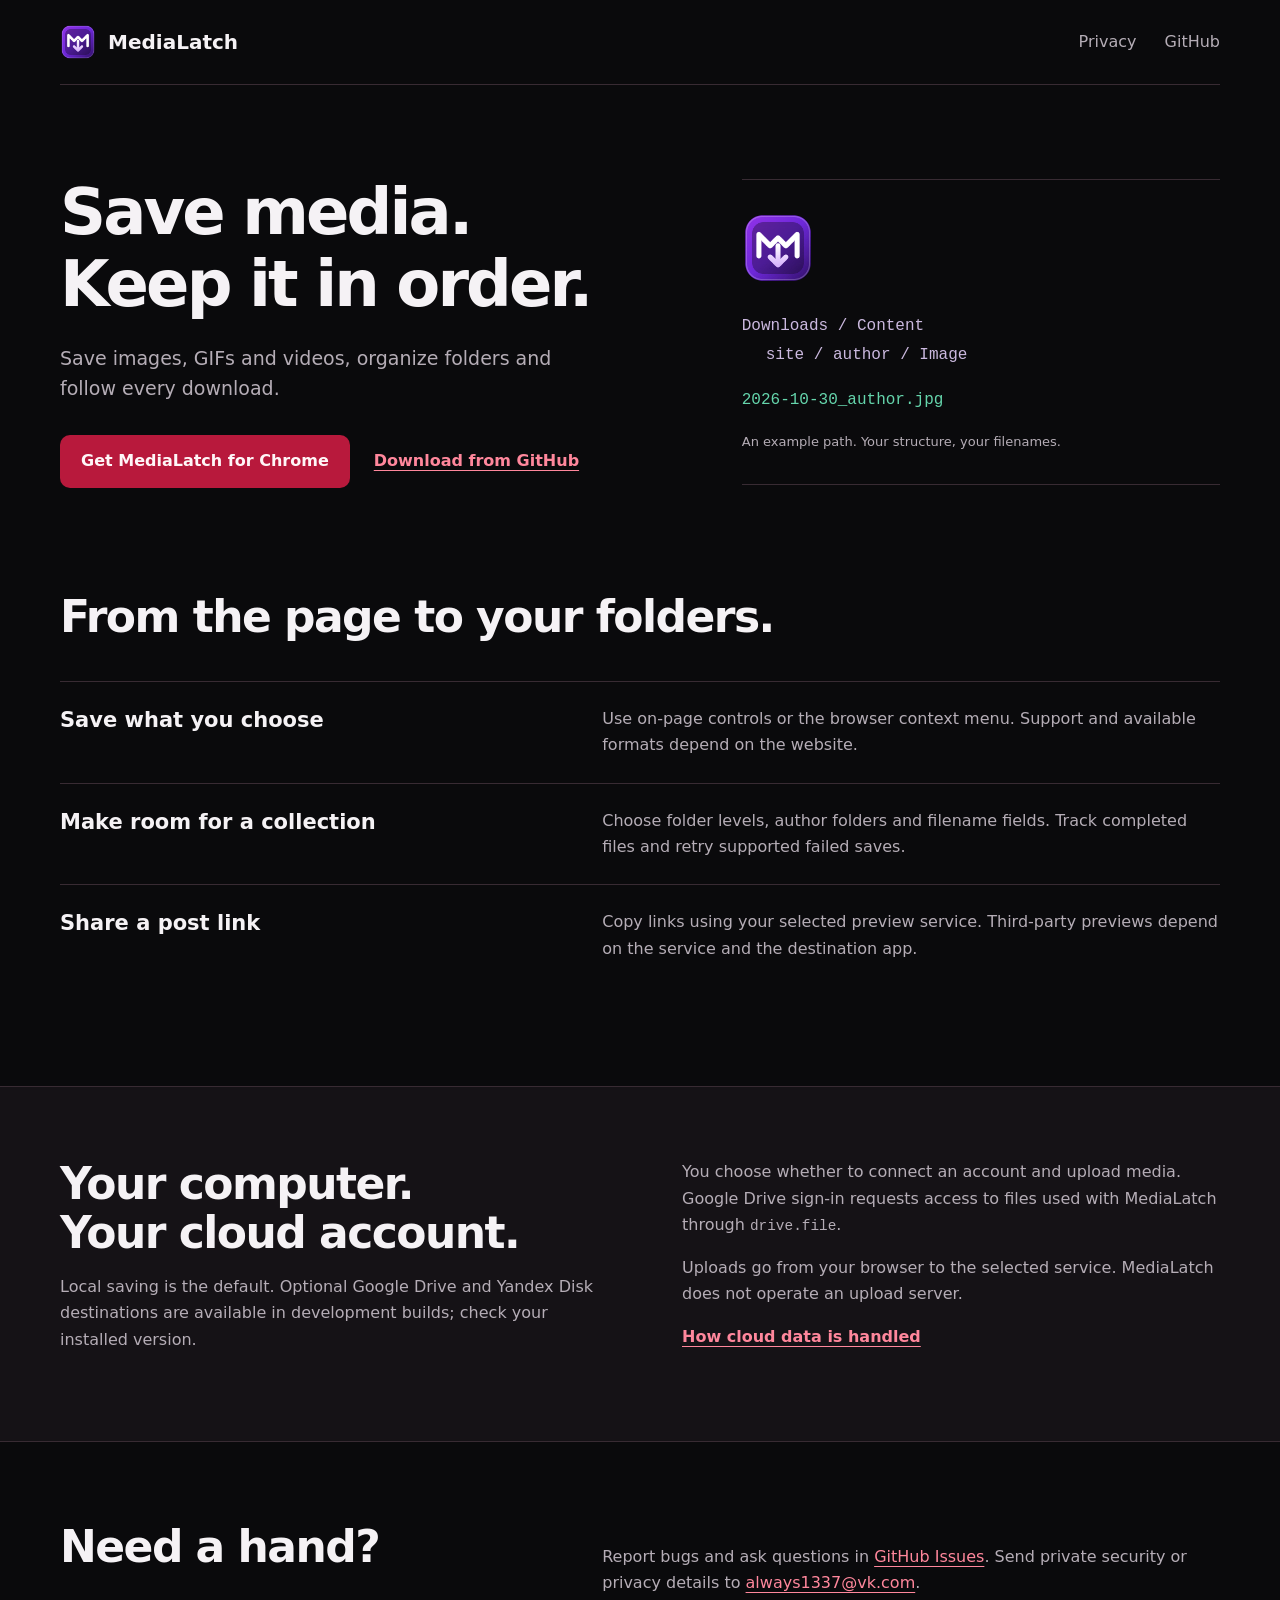
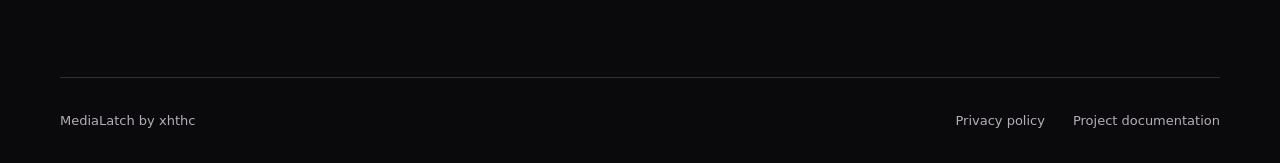
==== index.html @ 8ba8deba "feat: publish MediaLatch product and privacy pages" ====
<!doctype html>
<html lang="en">
<head>
  <meta charset="utf-8">
  <meta name="viewport" content="width=device-width, initial-scale=1">
  <meta name="description" content="MediaLatch is a browser extension for saving images, GIFs and videos, organizing files and keeping track of downloads.">
  <meta name="color-scheme" content="dark">
  <title>MediaLatch: Save media. Keep it in order.</title>
  <link rel="canonical" href="https://xhthc.github.io/">
  <link rel="icon" type="image/png" href="assets/medialatch.png">
  <link rel="stylesheet" href="styles.css">
</head>
<body>
  <a class="skip" href="#main">Skip to content</a>
  <header class="container masthead">
    <a class="brand" href="./" aria-label="MediaLatch home"><img src="assets/medialatch.png" width="36" height="36" alt="">MediaLatch</a>
    <nav aria-label="Main navigation"><a href="privacy.html">Privacy</a><a href="https://github.com/xhthc/MediaLatch">GitHub</a></nav>
  </header>
  <main id="main">
    <section class="container hero" aria-labelledby="hero-title">
      <div class="hero-copy">
        <h1 id="hero-title">Save media.<br>Keep it in order.</h1>
        <p class="lead">Save images, GIFs and videos, organize folders and follow every download.</p>
        <div class="actions"><a class="button primary" href="https://chromewebstore.google.com/detail/medialatch/cimghidldpjhhhngdhigddjfpcofhbmh">Get MediaLatch for Chrome</a><a class="text-link" href="https://github.com/xhthc/MediaLatch/releases">Download from GitHub</a></div>
      </div>
      <div class="path-art" aria-label="Example organized file path: Downloads, Content, site, author, Image, filename.jpg">
        <img src="assets/medialatch.png" width="72" height="72" alt="MediaLatch logo">
        <div class="path-line">Downloads / Content</div>
        <div class="path-line indent">site / author / Image</div>
        <div class="path-file">2026-10-30_author.jpg</div>
        <p>An example path. Your structure, your filenames.</p>
      </div>
    </section>
    <section class="container features" aria-labelledby="features-title">
      <h2 id="features-title">From the page to your folders.</h2>
      <dl class="feature-list">
        <div><dt>Save what you choose</dt><dd>Use on-page controls or the browser context menu. Support and available formats depend on the website.</dd></div>
        <div><dt>Make room for a collection</dt><dd>Choose folder levels, author folders and filename fields. Track completed files and retry supported failed saves.</dd></div>
        <div><dt>Share a post link</dt><dd>Copy links using your selected preview service. Third-party previews depend on the service and the destination app.</dd></div>
      </dl>
    </section>
    <section class="cloud-band" aria-labelledby="cloud-title"><div class="container cloud-layout">
      <div><h2 id="cloud-title">Your computer.<br>Your cloud account.</h2><p>Local saving is the default. Optional Google Drive and Yandex Disk destinations are available in development builds; check your installed version.</p></div>
      <div class="cloud-copy"><p>You choose whether to connect an account and upload media. Google Drive sign-in requests access to files used with MediaLatch through <code>drive.file</code>.</p><p>Uploads go from your browser to the selected service. MediaLatch does not operate an upload server.</p><a class="text-link" href="privacy.html#cloud">How cloud data is handled</a></div>
    </div></section>
    <section class="container support" aria-labelledby="support-title"><h2 id="support-title">Need a hand?</h2><p>Report bugs and ask questions in <a href="https://github.com/xhthc/MediaLatch/issues">GitHub Issues</a>. Send private security or privacy details to <a href="mailto:always1337@vk.com">always1337@vk.com</a>.</p></section>
  </main>
  <footer class="container footer"><span>MediaLatch by xhthc</span><a href="privacy.html">Privacy policy</a><a href="https://github.com/xhthc/MediaLatch">Project documentation</a></footer>
</body>
</html>
---- styles.css ----
/* Hallmark v2.0.0 · MediaLatch product site · theme: locked MediaLatch Red · signature: the resolved file path. */
/* Critique: a short product page and a readable policy; no invented metrics or simulated browser chrome. */
/* Waivers: long-document policy exceeds marketing word/section budgets; system font and product palette follow DESIGN.md. */
:root {
  --page: #0a0a0c; --surface: #151216; --ink: #f5f2f5; --muted: #b5adb6;
  --line: #382b33; --accent: #ff879c; --action: #b8193c; --action-hover: #cc2348;
  --on-action: #fff6f8; --focus: #ffb4c4; --file: #65d5ac; --path: #cbb9df;
  --transparent: transparent;
  --font: "Segoe UI Variable Text", "Segoe UI", system-ui, sans-serif;
  --mono: ui-monospace, "Cascadia Mono", Consolas, monospace;
  --fast: 140ms; --ease: cubic-bezier(.2, .8, .2, 1);
}
* { box-sizing: border-box; }
html, body { overflow-x: clip; }
html { color-scheme: dark; }
body { margin: 0; background: var(--page); color: var(--ink); font: 400 16px/1.65 var(--font); }
a { color: var(--accent); text-underline-offset: .22em; }
a:focus-visible { outline: 2px solid var(--focus); outline-offset: 5px; border-radius: 3px; }
.container { width: min(100% - 48px, 1160px); margin-inline: auto; }
.skip { position: absolute; z-index: 2; transform: translateY(-160%); background: var(--surface); padding: 12px 16px; }
.skip:focus-visible { transform: none; }
.masthead { display: flex; justify-content: space-between; align-items: center; padding-block: 24px; border-bottom: 1px solid var(--line); }
.brand { display: inline-flex; align-items: center; gap: 12px; color: var(--ink); font-size: 20px; font-weight: 700; text-decoration: none; }
.brand img { border-radius: 9px; }
nav, .footer { display: flex; align-items: center; gap: 28px; }
nav a, .footer a { display: inline-block; padding-block: 4px; color: var(--muted); text-decoration: none; transition: color var(--fast) var(--ease); }
nav a:hover, .footer a:hover { color: var(--accent); }
.hero { display: grid; grid-template-columns: minmax(0, 1.3fr) minmax(0, 1fr); align-items: center; gap: 60px; padding-block: 92px 104px; }
h1, h2, h3 { min-width: 0; overflow-wrap: break-word; text-wrap: balance; font-weight: 700; line-height: 1.12; }
h1 { margin: 0; font-size: clamp(42px, 5vw, 66px); letter-spacing: -.045em; }
.lead { max-width: 510px; margin-block: 24px 32px; color: var(--muted); font-size: 19px; line-height: 1.55; }
.actions { display: flex; flex-wrap: wrap; align-items: center; gap: 16px 24px; }
.button { display: inline-flex; justify-content: center; align-items: center; min-height: 48px; padding: 12px 20px; border: 1px solid var(--transparent); border-radius: 10px; white-space: nowrap; text-decoration: none; font-weight: 700; transition: background-color var(--fast) var(--ease), transform var(--fast) var(--ease); }
.primary { background: var(--action); color: var(--on-action); }
.primary:hover { background: var(--action-hover); transform: translateY(-1px); }
.primary:active { transform: none; }
.text-link { font-weight: 600; }
.path-art { padding-block: 32px; border-top: 1px solid var(--line); border-bottom: 1px solid var(--line); }
.path-art > img { display: block; margin-bottom: 28px; border-radius: 17px; }
.path-line, .path-file { font: 400 clamp(13px, 1.4vw, 16px)/1.8 var(--mono); overflow-wrap: anywhere; }
.path-line { color: var(--path); }
.path-line.indent { padding-left: 24px; }
.path-file { margin-top: 16px; color: var(--file); }
.path-art p { font-size: 13px; color: var(--muted); margin: 16px 0 0; }
h2 { font-size: clamp(30px, 3.5vw, 44px); letter-spacing: -.035em; margin: 0; }
.features { padding-bottom: 100px; }
.feature-list { margin: 40px 0 0; }
.feature-list > div { display: grid; grid-template-columns: minmax(0, 1fr) minmax(0, 1.25fr); gap: 48px; border-top: 1px solid var(--line); padding-block: 24px; }
dt { font-size: 21px; line-height: 1.4; font-weight: 600; }
dd { margin: 0; color: var(--muted); }
.cloud-band { background: var(--surface); color: var(--ink); border-block: 1px solid var(--line); }
.cloud-layout { display: grid; grid-template-columns: minmax(0, 1fr) minmax(0, 1fr); gap: 84px; padding-block: 72px; }
.cloud-layout p { color: var(--muted); }
.cloud-copy p:first-child { margin-top: 0; }
code { font-family: var(--mono); font-size: .9em; overflow-wrap: anywhere; }
.support { display: grid; grid-template-columns: minmax(0, 1fr) minmax(0, 1.25fr); align-items: baseline; gap: 48px; padding-block: 80px; }
.support p { color: var(--muted); margin: 0; }
.footer { border-top: 1px solid var(--line); padding-block: 28px; font-size: 13px; flex-wrap: wrap; }
.footer span { margin-right: auto; color: var(--muted); }
.document { max-width: 850px; padding-block: 64px 80px; }
.document h1 { font-size: clamp(38px, 5vw, 56px); }
.document h2 { margin-top: 48px; font-size: 28px; letter-spacing: -.02em; }
.document h3 { margin-top: 28px; font-size: 20px; }
.document p { color: var(--muted); }
.document strong { color: var(--ink); }
.document-date { margin-top: 16px; font-size: 14px; }
@media (max-width: 760px) {
  .container { width: min(100% - 36px, 1160px); }
  .masthead { padding-block: 16px; }
  nav { gap: 16px; font-size: 14px; }
  .hero, .cloud-layout, .support { grid-template-columns: minmax(0, 1fr); gap: 40px; }
  .hero { padding-block: 56px 64px; }
  .path-art { padding-block: 24px; }
  .path-art > img { width: 48px; height: 48px; margin-bottom: 16px; }
  .feature-list > div { grid-template-columns: minmax(0, 1fr); gap: 12px; }
  .features { padding-bottom: 56px; }
  .cloud-layout { padding-block: 48px; }
  .support { padding-block: 56px; gap: 20px; }
  .footer { gap: 16px 24px; }
  .footer span { flex-basis: 100%; }
  .document { padding-top: 40px; }
}
@media (prefers-reduced-motion: reduce) {
  *, *::before, *::after { transition: none !important; animation: none !important; }
}
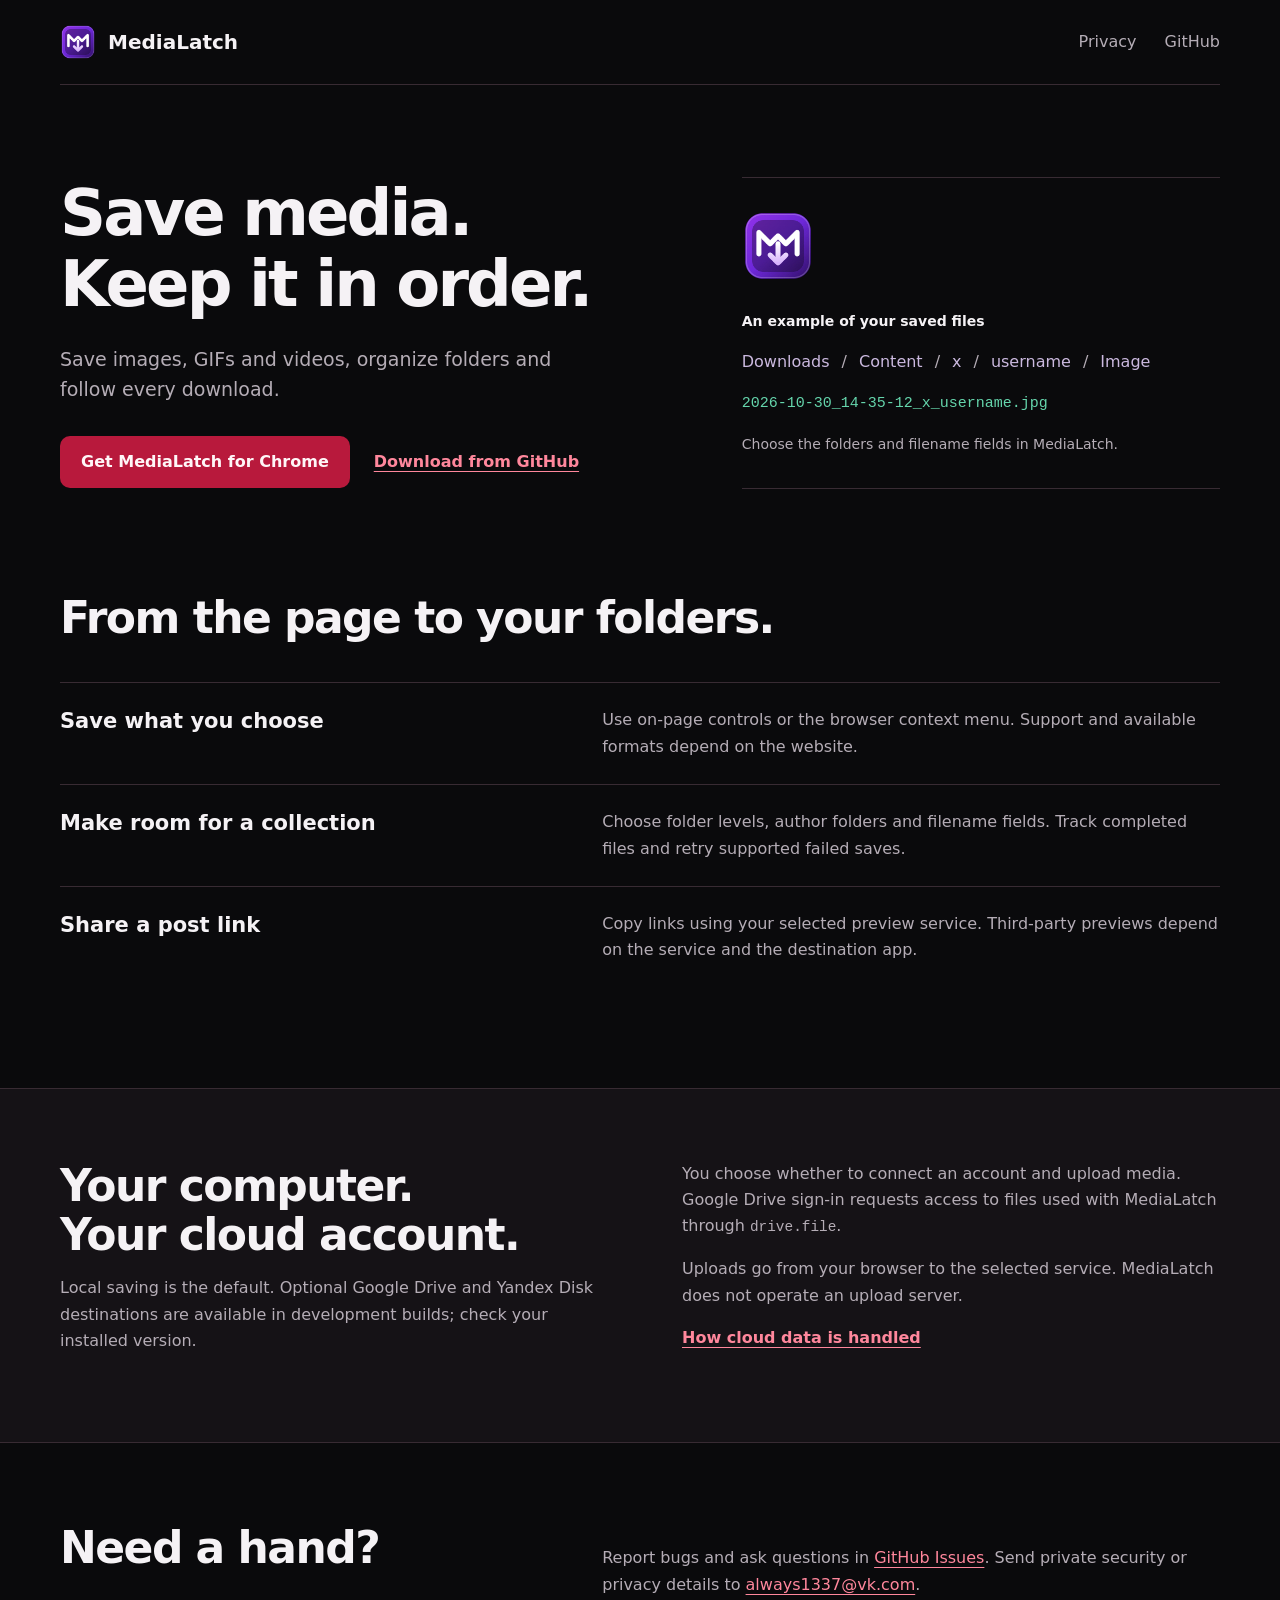
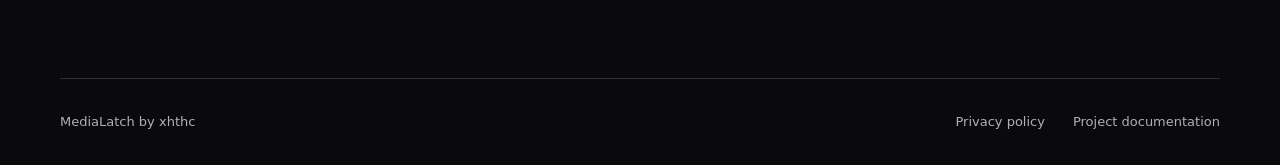
==== commit 3806f9bd: "fix: make the example file path easier to read" ====
--- a/index.html
+++ b/index.html
@@ -23,12 +23,12 @@
         <p class="lead">Save images, GIFs and videos, organize folders and follow every download.</p>
         <div class="actions"><a class="button primary" href="https://chromewebstore.google.com/detail/medialatch/cimghidldpjhhhngdhigddjfpcofhbmh">Get MediaLatch for Chrome</a><a class="text-link" href="https://github.com/xhthc/MediaLatch/releases">Download from GitHub</a></div>
       </div>
-      <div class="path-art" aria-label="Example organized file path: Downloads, Content, site, author, Image, filename.jpg">
+      <div class="path-art">
         <img src="assets/medialatch.png" width="72" height="72" alt="MediaLatch logo">
-        <div class="path-line">Downloads / Content</div>
-        <div class="path-line indent">site / author / Image</div>
-        <div class="path-file">2026-10-30_author.jpg</div>
-        <p>An example path. Your structure, your filenames.</p>
+        <p class="path-caption">An example of your saved files</p>
+        <ol class="path-folders" aria-label="Example folders"><li>Downloads</li><li>Content</li><li>x</li><li>username</li><li>Image</li></ol>
+        <p class="path-file">2026-10-30_14-35-12_x_username.jpg</p>
+        <p>Choose the folders and filename fields in MediaLatch.</p>
       </div>
     </section>
     <section class="container features" aria-labelledby="features-title">
--- a/styles.css
+++ b/styles.css
@@ -37,11 +37,11 @@
 .text-link { font-weight: 600; }
 .path-art { padding-block: 32px; border-top: 1px solid var(--line); border-bottom: 1px solid var(--line); }
 .path-art > img { display: block; margin-bottom: 28px; border-radius: 17px; }
-.path-line, .path-file { font: 400 clamp(13px, 1.4vw, 16px)/1.8 var(--mono); overflow-wrap: anywhere; }
-.path-line { color: var(--path); }
-.path-line.indent { padding-left: 24px; }
-.path-file { margin-top: 16px; color: var(--file); }
-.path-art p { font-size: 13px; color: var(--muted); margin: 16px 0 0; }
+.path-art p { color: var(--muted); margin: 16px 0 0; font-size: 14px; }
+.path-art .path-caption { margin-top: 0; font-weight: 600; color: var(--ink); }
+.path-folders { display: flex; flex-wrap: wrap; gap: 8px 0; padding: 0; margin: 16px 0; list-style: none; font-size: 16px; color: var(--path); }
+.path-folders li + li::before { content: "/"; margin-inline: 12px; color: var(--muted); }
+.path-art .path-file { margin: 0; font: 400 15px/1.7 var(--mono); overflow-wrap: anywhere; color: var(--file); }
 h2 { font-size: clamp(30px, 3.5vw, 44px); letter-spacing: -.035em; margin: 0; }
 .features { padding-bottom: 100px; }
 .feature-list { margin: 40px 0 0; }
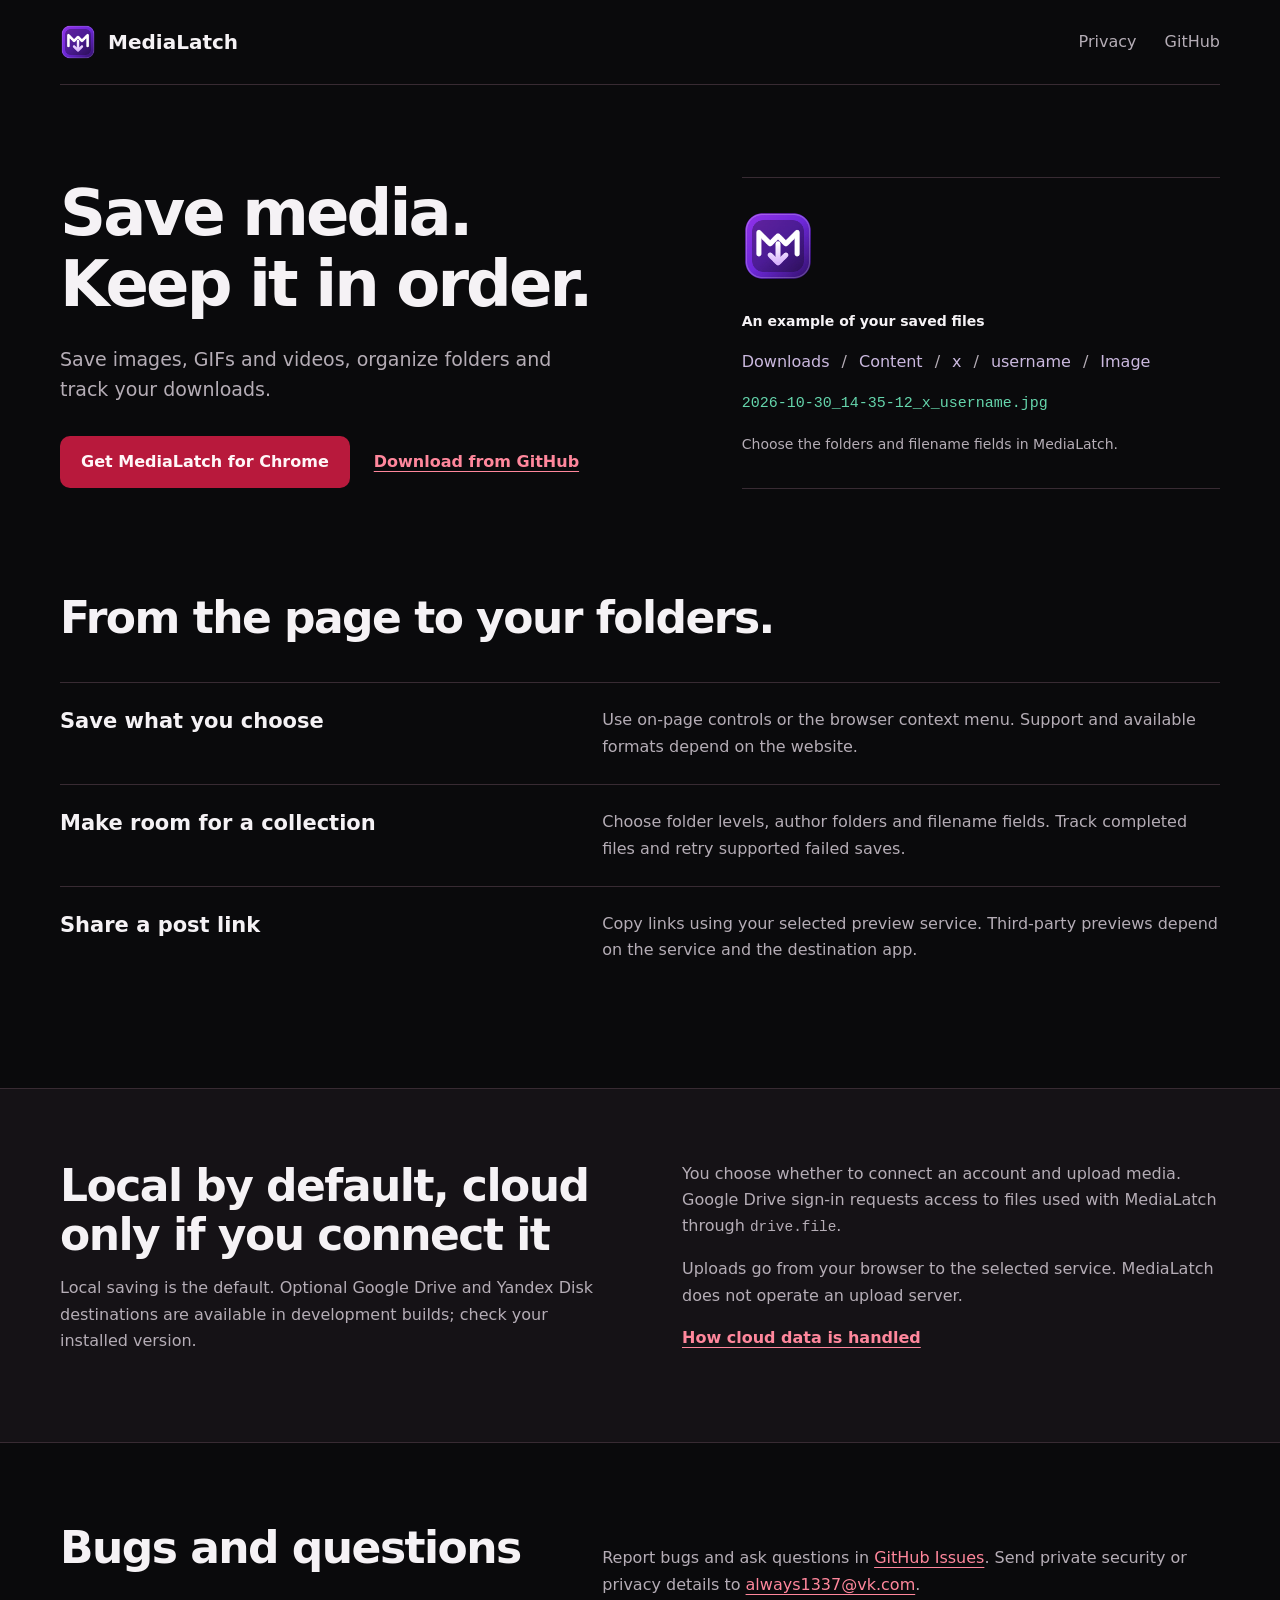
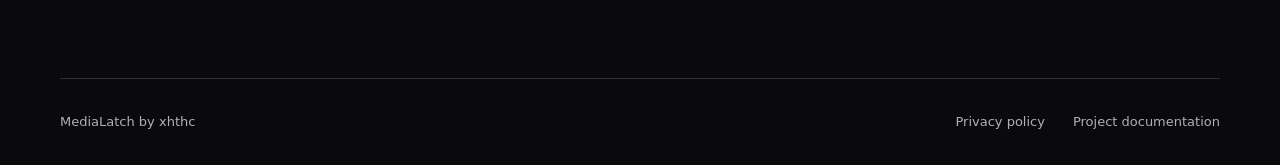
==== commit 4f73aea3: "docs: clarify download tracking and optional cloud saving" ====
--- a/index.html
+++ b/index.html
@@ -20,7 +20,7 @@
     <section class="container hero" aria-labelledby="hero-title">
       <div class="hero-copy">
         <h1 id="hero-title">Save media.<br>Keep it in order.</h1>
-        <p class="lead">Save images, GIFs and videos, organize folders and follow every download.</p>
+        <p class="lead">Save images, GIFs and videos, organize folders and track your downloads.</p>
         <div class="actions"><a class="button primary" href="https://chromewebstore.google.com/detail/medialatch/cimghidldpjhhhngdhigddjfpcofhbmh">Get MediaLatch for Chrome</a><a class="text-link" href="https://github.com/xhthc/MediaLatch/releases">Download from GitHub</a></div>
       </div>
       <div class="path-art">
@@ -40,10 +40,10 @@
       </dl>
     </section>
     <section class="cloud-band" aria-labelledby="cloud-title"><div class="container cloud-layout">
-      <div><h2 id="cloud-title">Your computer.<br>Your cloud account.</h2><p>Local saving is the default. Optional Google Drive and Yandex Disk destinations are available in development builds; check your installed version.</p></div>
+      <div><h2 id="cloud-title">Local by default, cloud only if you connect it</h2><p>Local saving is the default. Optional Google Drive and Yandex Disk destinations are available in development builds; check your installed version.</p></div>
       <div class="cloud-copy"><p>You choose whether to connect an account and upload media. Google Drive sign-in requests access to files used with MediaLatch through <code>drive.file</code>.</p><p>Uploads go from your browser to the selected service. MediaLatch does not operate an upload server.</p><a class="text-link" href="privacy.html#cloud">How cloud data is handled</a></div>
     </div></section>
-    <section class="container support" aria-labelledby="support-title"><h2 id="support-title">Need a hand?</h2><p>Report bugs and ask questions in <a href="https://github.com/xhthc/MediaLatch/issues">GitHub Issues</a>. Send private security or privacy details to <a href="mailto:always1337@vk.com">always1337@vk.com</a>.</p></section>
+    <section class="container support" aria-labelledby="support-title"><h2 id="support-title">Bugs and questions</h2><p>Report bugs and ask questions in <a href="https://github.com/xhthc/MediaLatch/issues">GitHub Issues</a>. Send private security or privacy details to <a href="mailto:always1337@vk.com">always1337@vk.com</a>.</p></section>
   </main>
   <footer class="container footer"><span>MediaLatch by xhthc</span><a href="privacy.html">Privacy policy</a><a href="https://github.com/xhthc/MediaLatch">Project documentation</a></footer>
 </body>
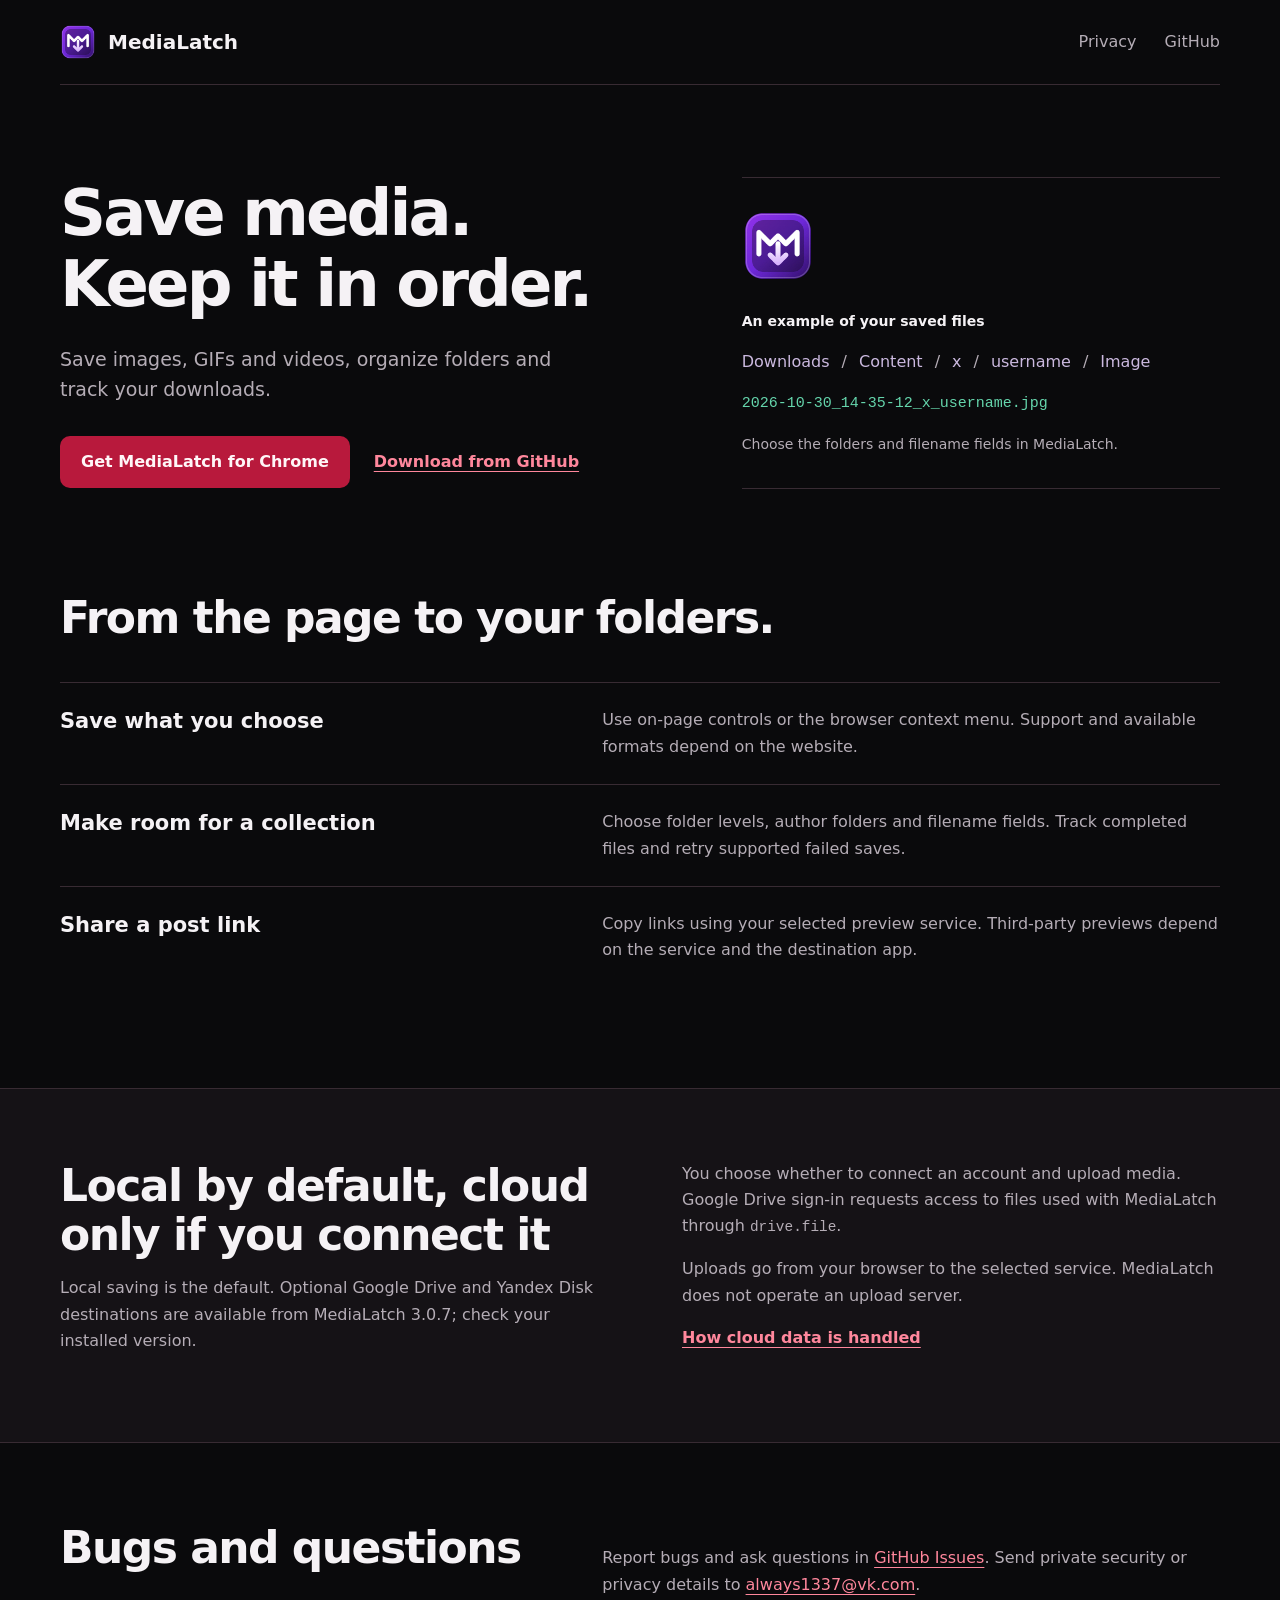
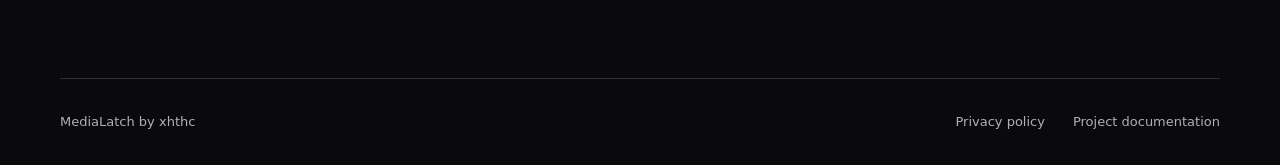
==== commit 1e6141db: "docs: align cloud saving and privacy with MediaLatch 3.0.7" ====
--- a/index.html
+++ b/index.html
@@ -40,7 +40,7 @@
       </dl>
     </section>
     <section class="cloud-band" aria-labelledby="cloud-title"><div class="container cloud-layout">
-      <div><h2 id="cloud-title">Local by default, cloud only if you connect it</h2><p>Local saving is the default. Optional Google Drive and Yandex Disk destinations are available in development builds; check your installed version.</p></div>
+      <div><h2 id="cloud-title">Local by default, cloud only if you connect it</h2><p>Local saving is the default. Optional Google Drive and Yandex Disk destinations are available from MediaLatch 3.0.7; check your installed version.</p></div>
       <div class="cloud-copy"><p>You choose whether to connect an account and upload media. Google Drive sign-in requests access to files used with MediaLatch through <code>drive.file</code>.</p><p>Uploads go from your browser to the selected service. MediaLatch does not operate an upload server.</p><a class="text-link" href="privacy.html#cloud">How cloud data is handled</a></div>
     </div></section>
     <section class="container support" aria-labelledby="support-title"><h2 id="support-title">Bugs and questions</h2><p>Report bugs and ask questions in <a href="https://github.com/xhthc/MediaLatch/issues">GitHub Issues</a>. Send private security or privacy details to <a href="mailto:always1337@vk.com">always1337@vk.com</a>.</p></section>
